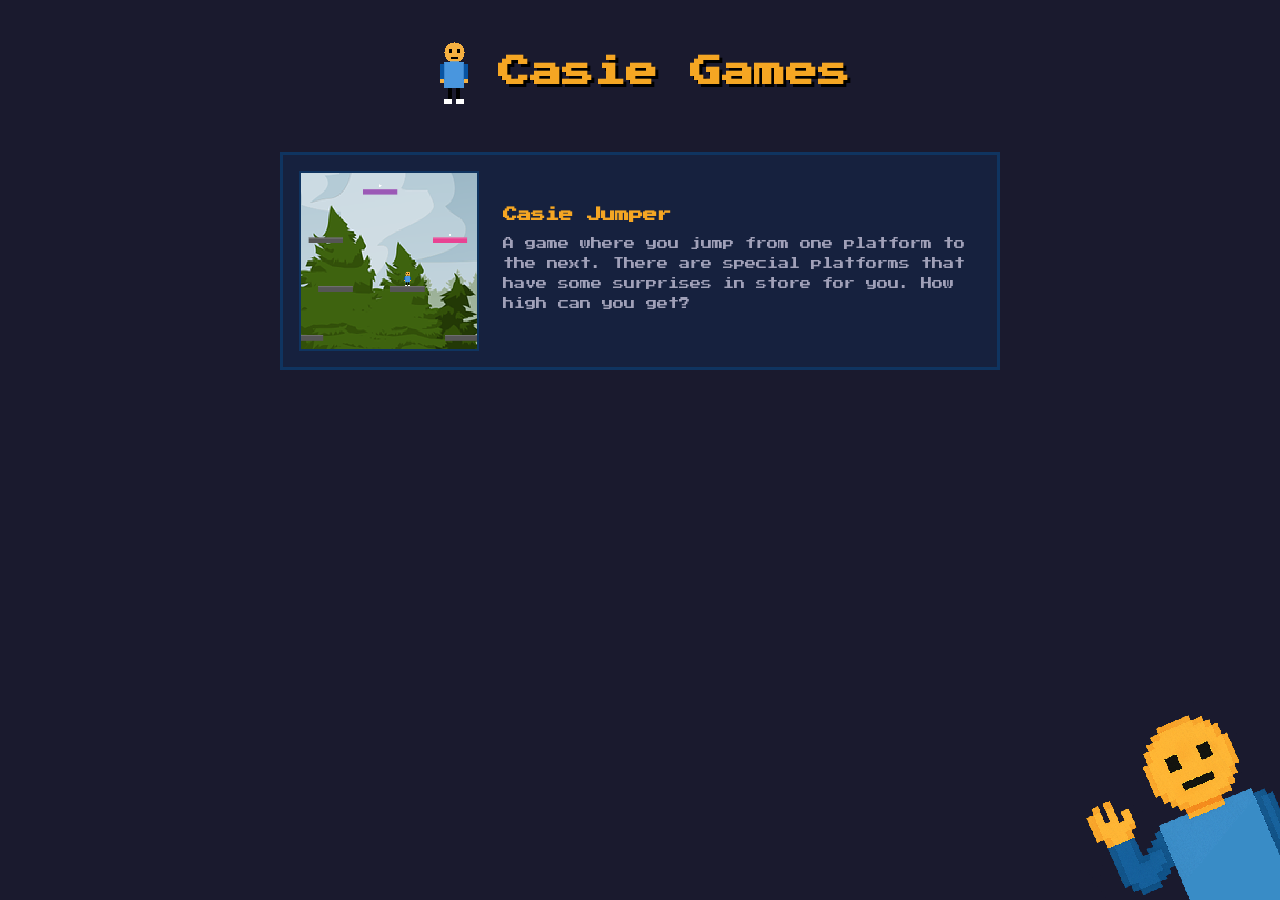
==== index.html @ 5d8dd66b "Add landing page and Casie Jumper game" ====
<!DOCTYPE html>
<html lang="en">
<head>
  <meta charset="UTF-8">
  <meta name="viewport" content="width=device-width, initial-scale=1.0">
  <link rel="preconnect" href="https://fonts.googleapis.com">
  <link rel="preconnect" href="https://fonts.gstatic.com" crossorigin>
  <link href="https://fonts.googleapis.com/css2?family=Press+Start+2P&display=swap" rel="stylesheet">
  <title>Casie Games</title>
  <style>
    * { margin: 0; padding: 0; box-sizing: border-box; }

    body {
      background: #1a1a2e;
      color: #e0e0e0;
      font-family: 'Press Start 2P', monospace;
      min-height: 100vh;
      padding: 40px 20px 120px;
      image-rendering: pixelated;
    }

    .header {
      display: flex;
      align-items: center;
      justify-content: center;
      gap: 20px;
      margin-bottom: 48px;
    }

    .header img {
      width: auto;
      height: 64px;
      image-rendering: pixelated;
    }

    .header h1 {
      font-size: 2rem;
      color: #f5a623;
      text-shadow: 3px 3px 0 #000;
    }

    .game-list {
      max-width: 720px;
      margin: 0 auto;
      display: flex;
      flex-direction: column;
      gap: 24px;
    }

    .game-card {
      display: flex;
      align-items: center;
      gap: 24px;
      background: #16213e;
      border: 3px solid #0f3460;
      padding: 16px;
      text-decoration: none;
      color: #e0e0e0;
      transition: border-color 0.15s, transform 0.15s;
    }

    .game-card:hover {
      border-color: #f5a623;
      transform: translateY(-2px);
    }

    .game-card img {
      width: 180px;
      height: auto;
      flex-shrink: 0;
      image-rendering: pixelated;
      border: 2px solid #0f3460;
    }

    .game-info h2 {
      font-size: 0.9rem;
      color: #f5a623;
      margin-bottom: 12px;
    }

    .game-info p {
      font-size: 0.7rem;
      line-height: 1.8;
      color: #a0a0b8;
    }

    .mascot-corner {
      position: fixed;
      bottom: 0;
      right: 0;
      width: 200px;
      height: auto;
      pointer-events: none;
      image-rendering: pixelated;
    }

    @media (max-width: 600px) {
      .header h1 { font-size: 1.2rem; }
      .header img { height: 48px; width: auto; }

      .game-card {
        flex-direction: column;
        text-align: center;
      }

      .game-card img { width: 100%; }
      .mascot-corner { width: 120px; }
    }
  </style>
</head>
<body>
  <div class="header">
    <img src="mascotte.png" alt="Casie mascot">
    <h1>Casie Games</h1>
  </div>

  <div class="game-list">
    <a class="game-card" href="casie-jumper/">
      <img src="casie-jumper.png" alt="Casie Jumper screenshot">
      <div class="game-info">
        <h2>Casie Jumper</h2>
        <p>A game where you jump from one platform to the next. There are special platforms that have some surprises in store for you. How high can you get?</p>
      </div>
    </a>
  </div>

  <img class="mascot-corner" src="mascotte-wave.png" alt="Casie waving">
</body>
</html>
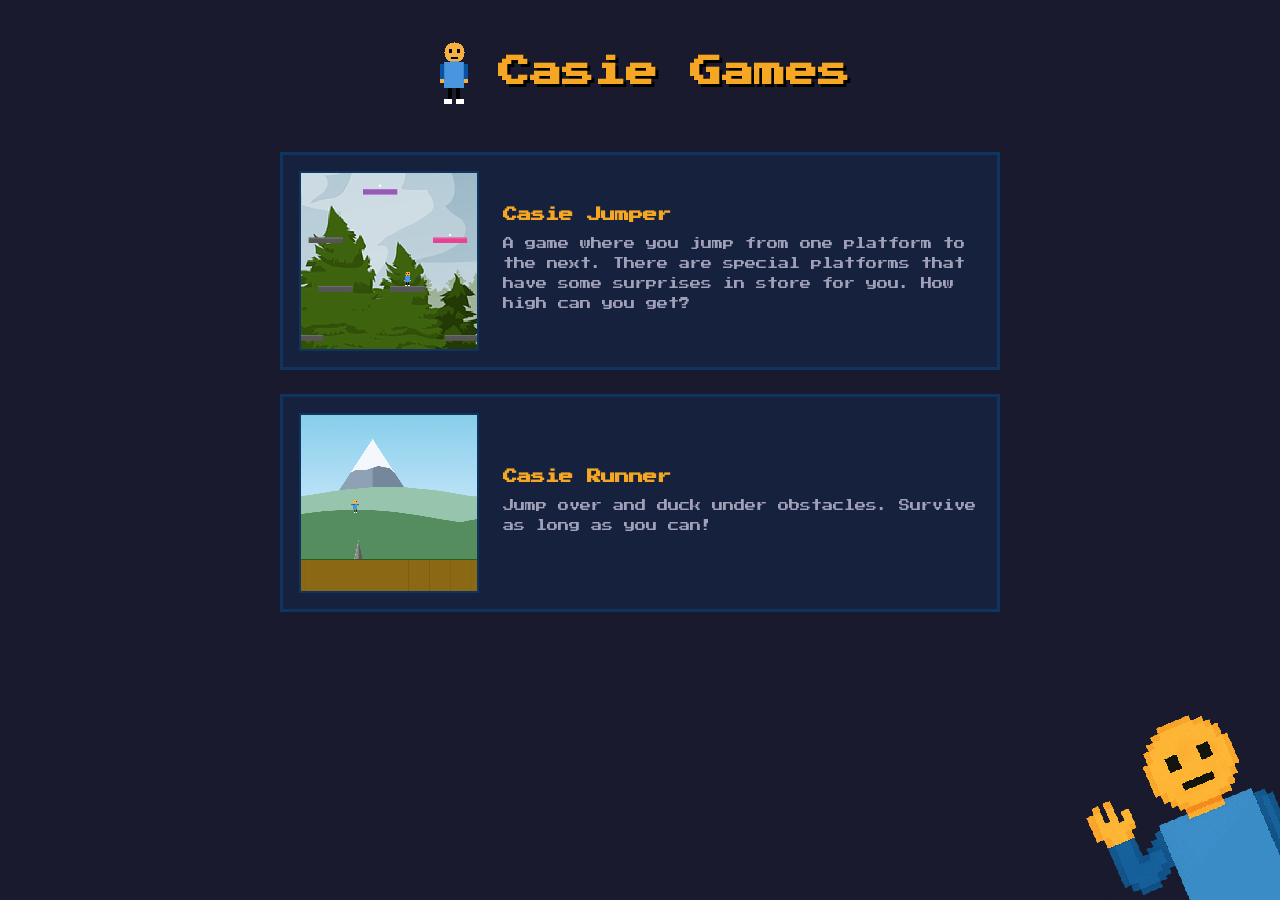
==== commit a8bc43ac: "Added casie-runner" ====
--- a/index.html
+++ b/index.html
@@ -115,11 +115,18 @@
   </div>
 
   <div class="game-list">
-    <a class="game-card" href="casie-jumper/">
+    <a class="game-card" href="casie-jumper/index.html">
       <img src="casie-jumper.png" alt="Casie Jumper screenshot">
       <div class="game-info">
         <h2>Casie Jumper</h2>
         <p>A game where you jump from one platform to the next. There are special platforms that have some surprises in store for you. How high can you get?</p>
+      </div>
+    </a>
+    <a class="game-card" href="casie-runner/index.html">
+      <img src="casie-runner.png" alt="Casie Runner screenshot">
+      <div class="game-info">
+        <h2>Casie Runner</h2>
+        <p>Jump over and duck under obstacles. Survive as long as you can!</p>
       </div>
     </a>
   </div>
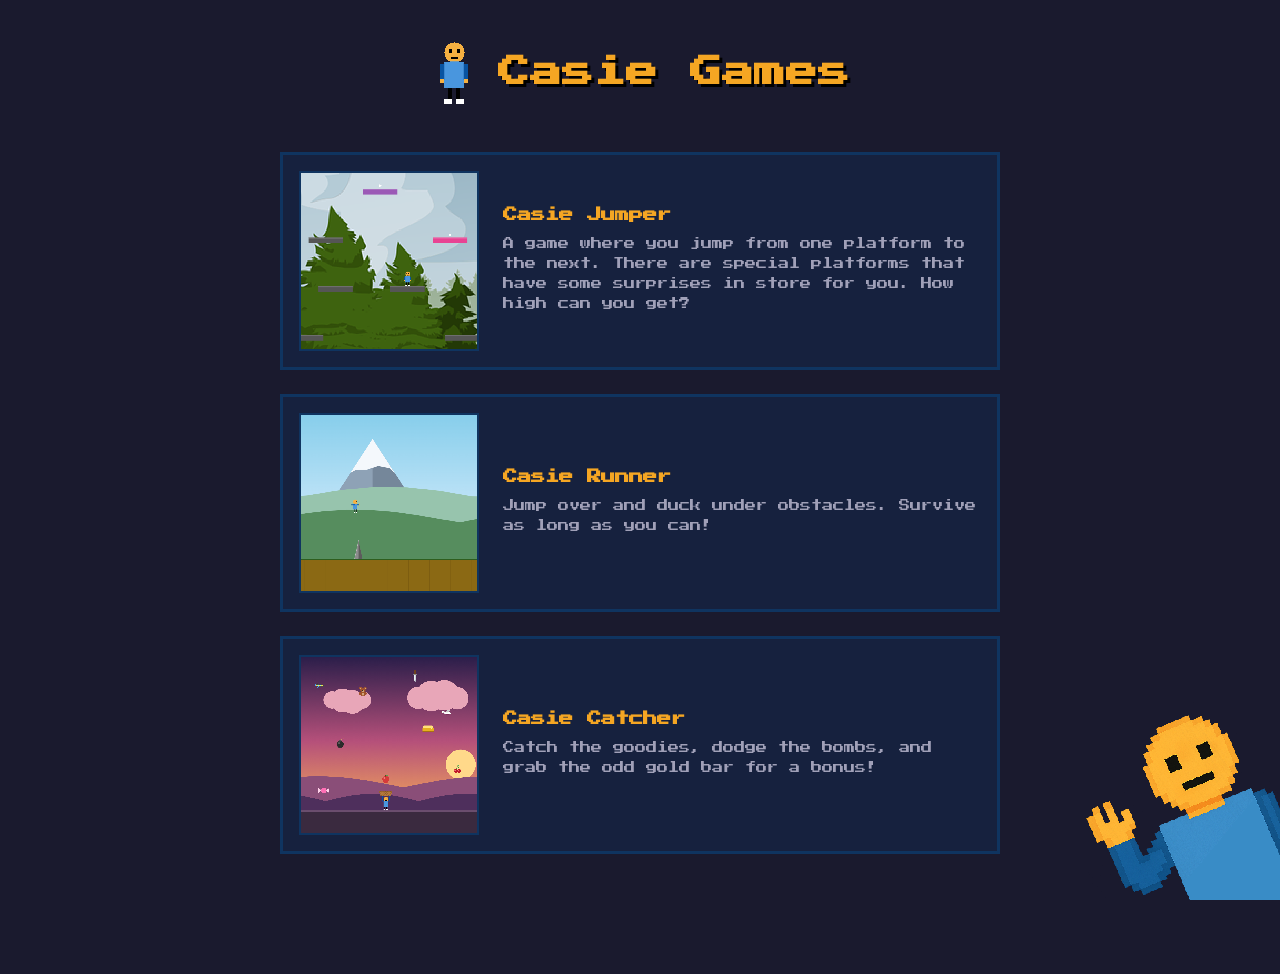
==== commit 5c1f6d3f: "Added casie-catcher Co-Authored-By: Claude Opus 5.5 <noreply@anthropic.com>" ====
--- a/index.html
+++ b/index.html
@@ -6,6 +6,9 @@
   <link rel="preconnect" href="https://fonts.googleapis.com">
   <link rel="preconnect" href="https://fonts.gstatic.com" crossorigin>
   <link href="https://fonts.googleapis.com/css2?family=Press+Start+2P&display=swap" rel="stylesheet">
+  <link rel="icon" href="favicon.ico" sizes="any">
+  <link rel="icon" type="image/png" href="favicon.png">
+  <link rel="apple-touch-icon" href="apple-touch-icon.png">
   <title>Casie Games</title>
   <style>
     * { margin: 0; padding: 0; box-sizing: border-box; }
@@ -129,6 +132,13 @@
         <p>Jump over and duck under obstacles. Survive as long as you can!</p>
       </div>
     </a>
+    <a class="game-card" href="casie-catcher/index.html">
+      <img src="casie-catcher.png" alt="Casie Catcher screenshot">
+      <div class="game-info">
+        <h2>Casie Catcher</h2>
+        <p>Catch the goodies, dodge the bombs, and grab the odd gold bar for a bonus!</p>
+      </div>
+    </a>
   </div>
 
   <img class="mascot-corner" src="mascotte-wave.png" alt="Casie waving">
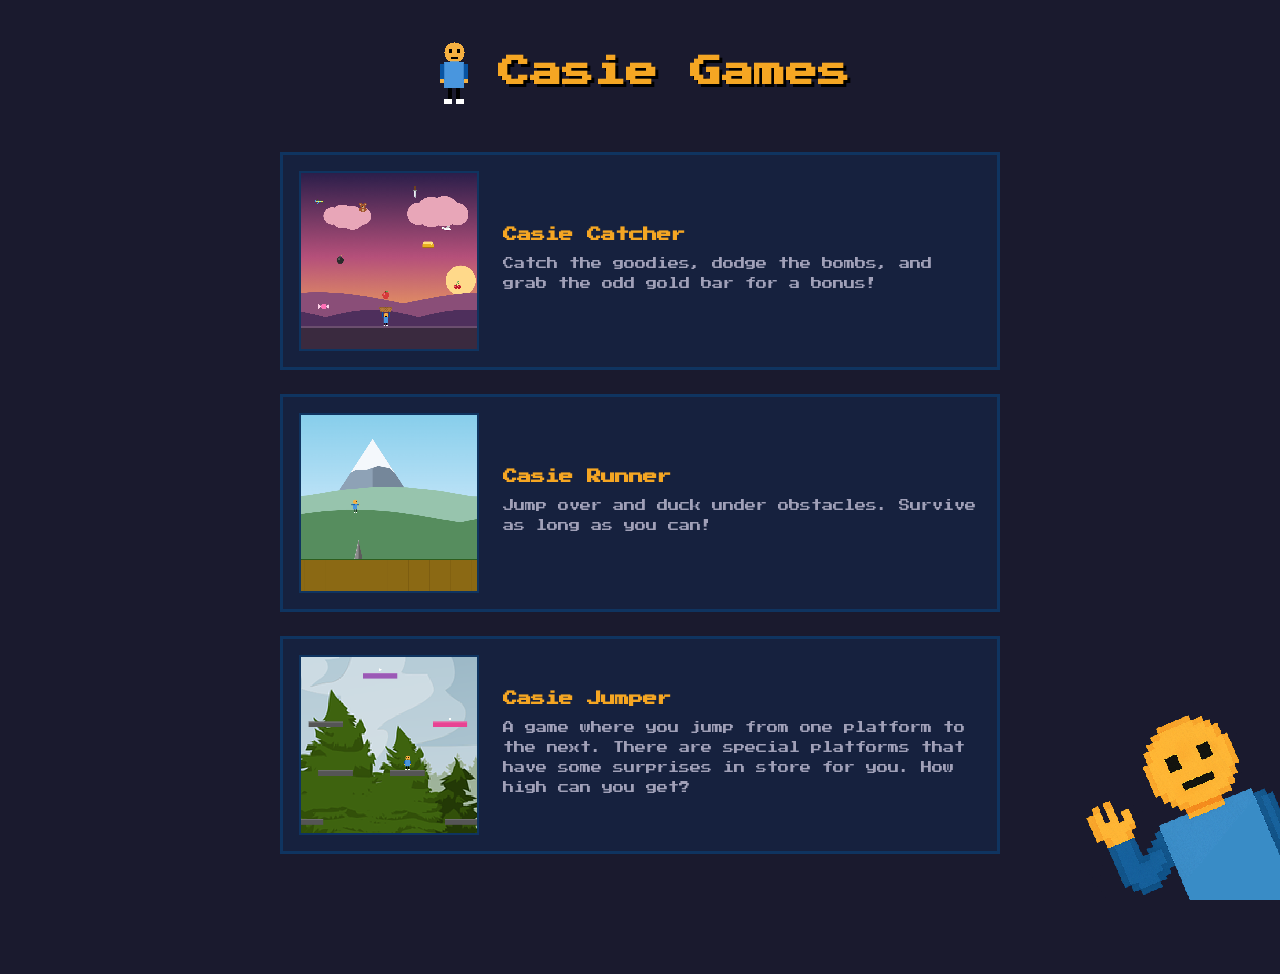
==== commit 9040ac70: "List the games newest-first Co-Authored-By: Claude Opus 5.5 <noreply@anthropic.com>" ====
--- a/index.html
+++ b/index.html
@@ -118,11 +118,11 @@
   </div>
 
   <div class="game-list">
-    <a class="game-card" href="casie-jumper/index.html">
-      <img src="casie-jumper.png" alt="Casie Jumper screenshot">
+    <a class="game-card" href="casie-catcher/index.html">
+      <img src="casie-catcher.png" alt="Casie Catcher screenshot">
       <div class="game-info">
-        <h2>Casie Jumper</h2>
-        <p>A game where you jump from one platform to the next. There are special platforms that have some surprises in store for you. How high can you get?</p>
+        <h2>Casie Catcher</h2>
+        <p>Catch the goodies, dodge the bombs, and grab the odd gold bar for a bonus!</p>
       </div>
     </a>
     <a class="game-card" href="casie-runner/index.html">
@@ -132,11 +132,11 @@
         <p>Jump over and duck under obstacles. Survive as long as you can!</p>
       </div>
     </a>
-    <a class="game-card" href="casie-catcher/index.html">
-      <img src="casie-catcher.png" alt="Casie Catcher screenshot">
+    <a class="game-card" href="casie-jumper/index.html">
+      <img src="casie-jumper.png" alt="Casie Jumper screenshot">
       <div class="game-info">
-        <h2>Casie Catcher</h2>
-        <p>Catch the goodies, dodge the bombs, and grab the odd gold bar for a bonus!</p>
+        <h2>Casie Jumper</h2>
+        <p>A game where you jump from one platform to the next. There are special platforms that have some surprises in store for you. How high can you get?</p>
       </div>
     </a>
   </div>
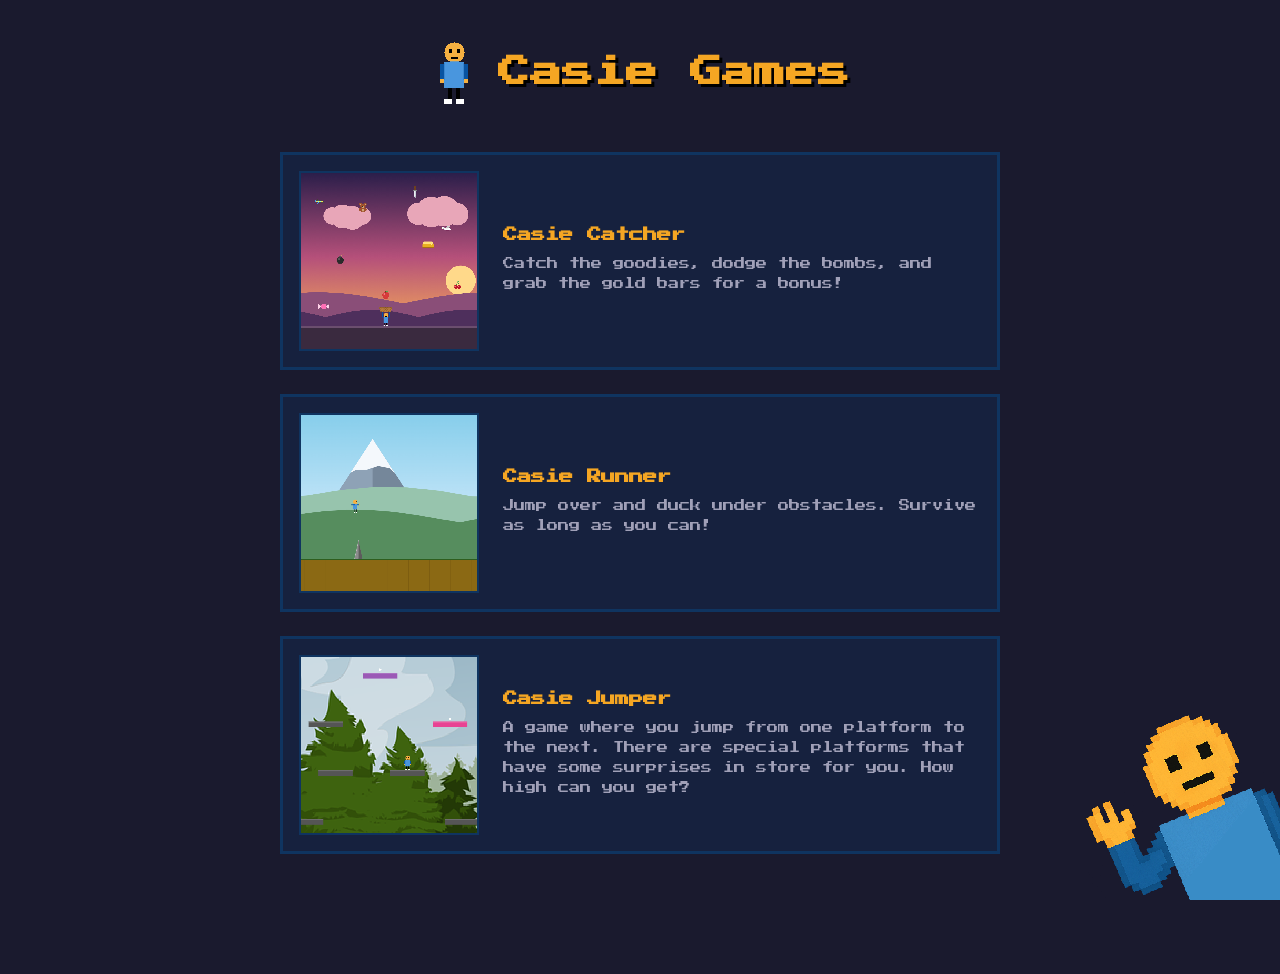
==== commit db283d9c: "Tweaked wording" ====
--- a/index.html
+++ b/index.html
@@ -122,7 +122,7 @@
       <img src="casie-catcher.png" alt="Casie Catcher screenshot">
       <div class="game-info">
         <h2>Casie Catcher</h2>
-        <p>Catch the goodies, dodge the bombs, and grab the odd gold bar for a bonus!</p>
+        <p>Catch the goodies, dodge the bombs, and grab the gold bars for a bonus!</p>
       </div>
     </a>
     <a class="game-card" href="casie-runner/index.html">
